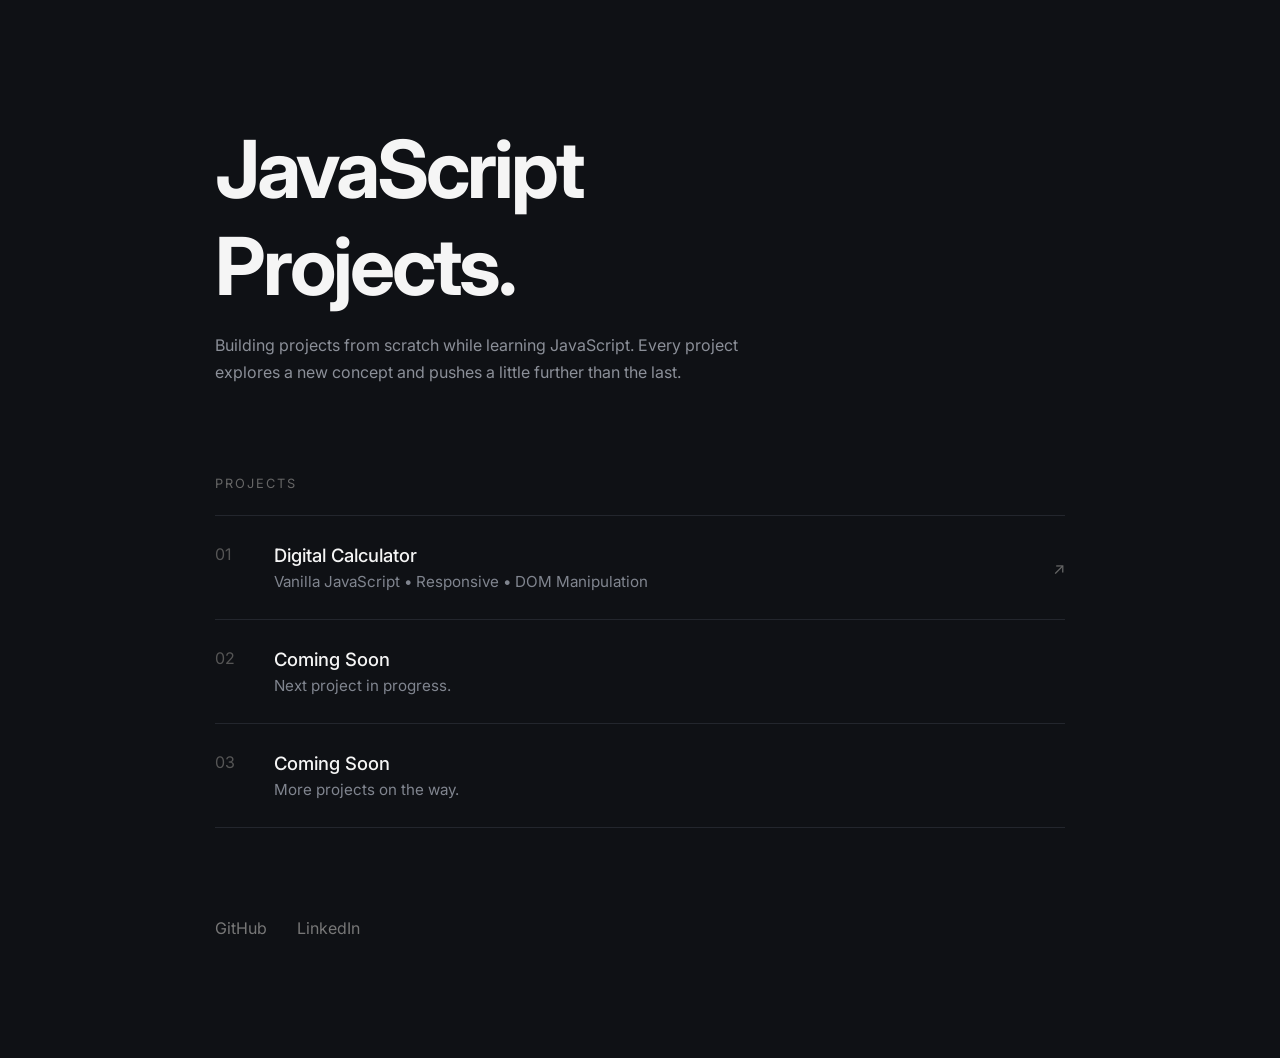
==== index.html @ 35b9442b "Add initial HTML structure and styling for JavaScript Projects; include Digital Calculator project l" ====
<!doctype html>
<html lang="en">
  <head>
    <meta charset="UTF-8" />
    <meta name="viewport" content="width=device-width, initial-scale=1.0" />
    <title>JavaScript Projects</title>

    <link rel="preconnect" href="https://fonts.googleapis.com" />
    <link rel="preconnect" href="https://fonts.gstatic.com" crossorigin />
    <link
      href="https://fonts.googleapis.com/css2?family=Inter:wght@300;400;500;600;700&display=swap"
      rel="stylesheet"
    />

    <style>
      * {
        margin: 0;
        padding: 0;
        box-sizing: border-box;
      }

      body {
        font-family: Inter, sans-serif;
        background: #0f1115;
        color: #f5f5f5;
        min-height: 100vh;
      }

      .container {
        width: min(850px, 90%);
        margin: auto;
        padding: 120px 0;
      }

      h1 {
        font-size: clamp(3rem, 8vw, 5rem);
        font-weight: 700;
        letter-spacing: -3px;
        margin-bottom: 18px;
      }

      .subtitle {
        max-width: 540px;
        color: #8b8f98;
        line-height: 1.7;
        margin-bottom: 90px;
      }

      .label {
        color: #666;
        font-size: 0.8rem;
        text-transform: uppercase;
        letter-spacing: 2px;
        margin-bottom: 24px;
      }

      .projects {
        border-top: 1px solid #23262d;
      }

      .project {
        display: flex;
        justify-content: space-between;
        align-items: center;
        padding: 28px 0;
        border-bottom: 1px solid #23262d;
        text-decoration: none;
        color: inherit;
        transition: 0.25s;
      }

      .project:hover {
        padding-left: 14px;
      }

      .left {
        display: flex;
        gap: 24px;
      }

      .number {
        color: #555;
        width: 35px;
      }

      .name {
        font-size: 1.15rem;
        font-weight: 500;
      }

      .desc {
        color: #80858f;
        font-size: 0.95rem;
        margin-top: 6px;
      }

      .arrow {
        color: #666;
        transition: 0.25s;
      }

      .project:hover .arrow {
        transform: translateX(6px);
        color: #fff;
      }

      footer {
        margin-top: 90px;
        display: flex;
        gap: 30px;
      }

      footer a {
        color: #777;
        text-decoration: none;
        transition: 0.2s;
      }

      footer a:hover {
        color: white;
      }

      @media (max-width: 650px) {
        .project {
          align-items: flex-start;
        }

        .arrow {
          display: none;
        }
      }
    </style>
  </head>

  <body>
    <div class="container">
      <h1>JavaScript<br />Projects.</h1>

      <p class="subtitle">
        Building projects from scratch while learning JavaScript. Every project
        explores a new concept and pushes a little further than the last.
      </p>

      <div class="label">Projects</div>

      <div class="projects">
        <a class="project" href="./Project-1, Digital Calculator/index.html">
          <div class="left">
            <div class="number">01</div>

            <div>
              <div class="name">Digital Calculator</div>
              <div class="desc">
                Vanilla JavaScript • Responsive • DOM Manipulation
              </div>
            </div>
          </div>

          <div class="arrow">↗</div>
        </a>

        <div class="project">
          <div class="left">
            <div class="number">02</div>

            <div>
              <div class="name">Coming Soon</div>
              <div class="desc">Next project in progress.</div>
            </div>
          </div>
        </div>

        <div class="project">
          <div class="left">
            <div class="number">03</div>

            <div>
              <div class="name">Coming Soon</div>
              <div class="desc">More projects on the way.</div>
            </div>
          </div>
        </div>
      </div>

      <footer>
        <a href="https://github.com/akshatgoswami-dev">GitHub</a>
        <a
          href="https://www.linkedin.com/in/akshat-goswami-5113593b6/?lipi=urn%3Ali%3Apage%3Ad_flagship3_feed%3B7B9nheoDT4y1Ng%2Bklk0uvw%3D%3D"
          >LinkedIn</a
        >
      </footer>
    </div>
  </body>
</html>
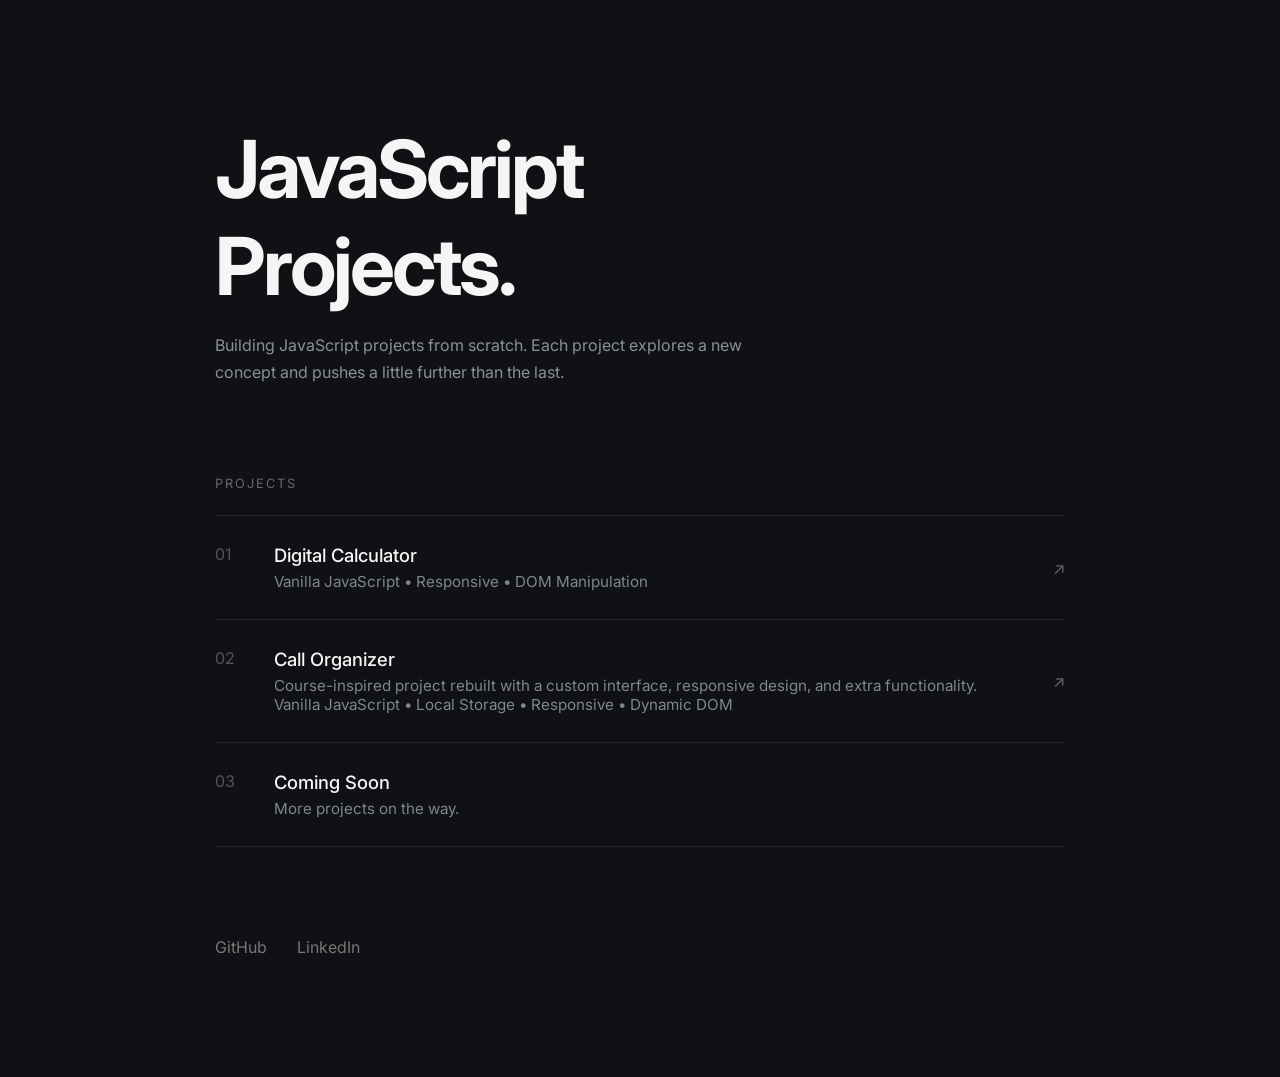
==== commit 410f3425: "Add Profile Card UI with HTML, CSS, and JavaScript functionality. new project done!" ====
--- a/index.html
+++ b/index.html
@@ -137,8 +137,7 @@
       <h1>JavaScript<br />Projects.</h1>
 
       <p class="subtitle">
-        Building projects from scratch while learning JavaScript. Every project
-        explores a new concept and pushes a little further than the last.
+        Building JavaScript projects from scratch. Each project explores a new concept and pushes a little further than the last.
       </p>
 
       <div class="label">Projects</div>
@@ -159,16 +158,21 @@
           <div class="arrow">↗</div>
         </a>
 
-        <div class="project">
+        <a class="project" href="./call app/index.html">
           <div class="left">
             <div class="number">02</div>
 
             <div>
-              <div class="name">Coming Soon</div>
-              <div class="desc">Next project in progress.</div>
+              <div class="name">Call Organizer</div>
+              <div class="desc">
+               Course-inspired project rebuilt with a custom interface, responsive design, and extra functionality.
+                <br />
+                Vanilla JavaScript • Local Storage • Responsive • Dynamic DOM
+              </div>
             </div>
           </div>
-        </div>
+          <div class="arrow">↗</div>
+        </a>
 
         <div class="project">
           <div class="left">
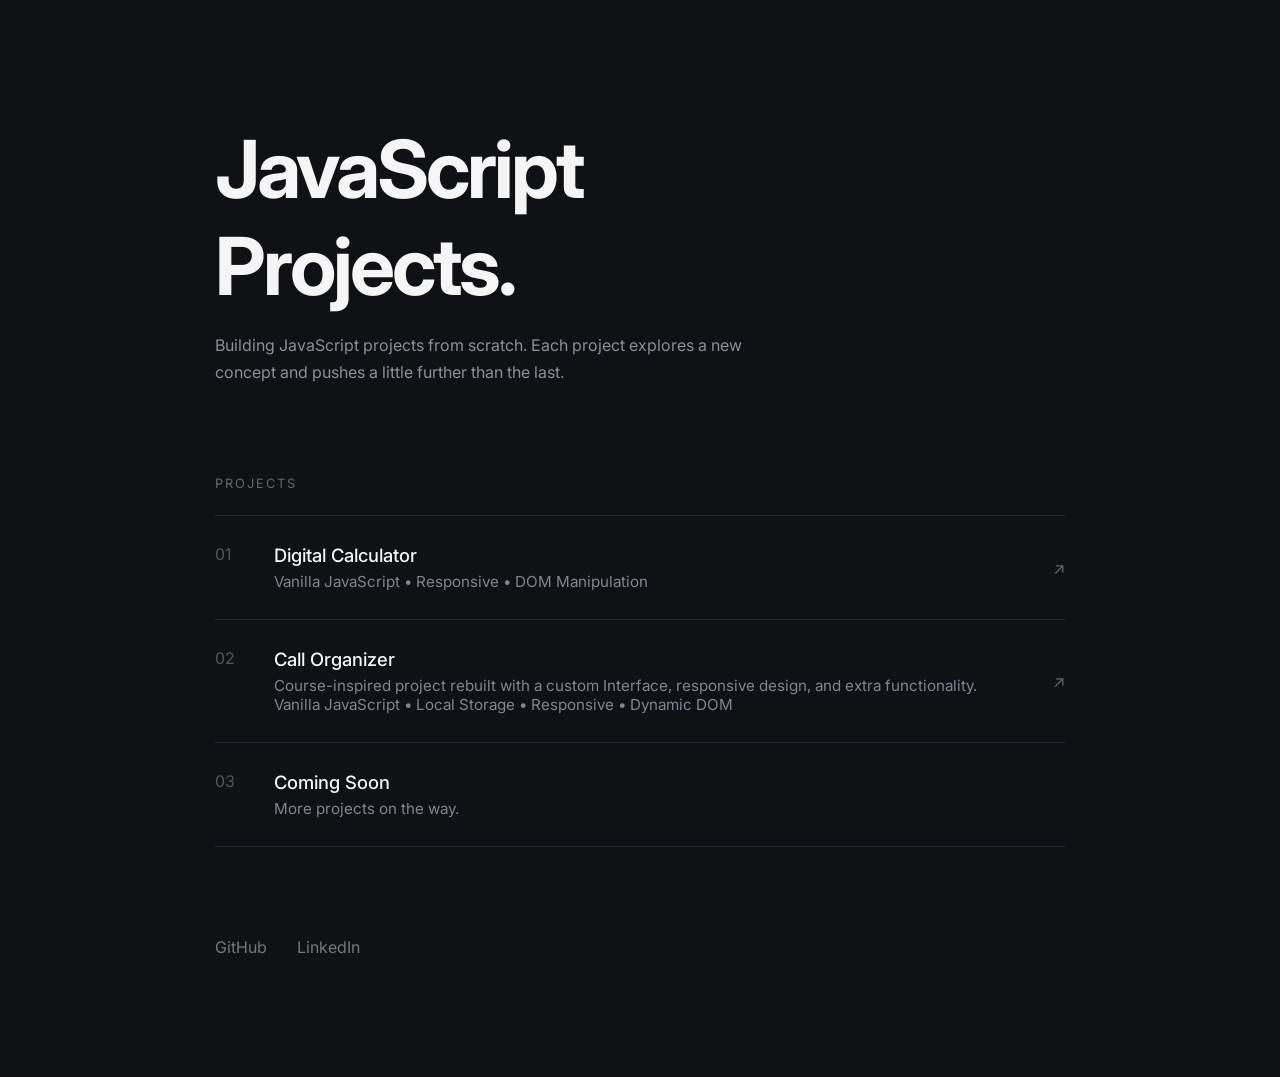
==== commit ffdb0e5a: "Fix typo in project description for Call Organizer" ====
--- a/index.html
+++ b/index.html
@@ -165,7 +165,7 @@
             <div>
               <div class="name">Call Organizer</div>
               <div class="desc">
-               Course-inspired project rebuilt with a custom interface, responsive design, and extra functionality.
+               Course-inspired project rebuilt with a custom Interface, responsive design, and extra functionality.
                 <br />
                 Vanilla JavaScript • Local Storage • Responsive • Dynamic DOM
               </div>
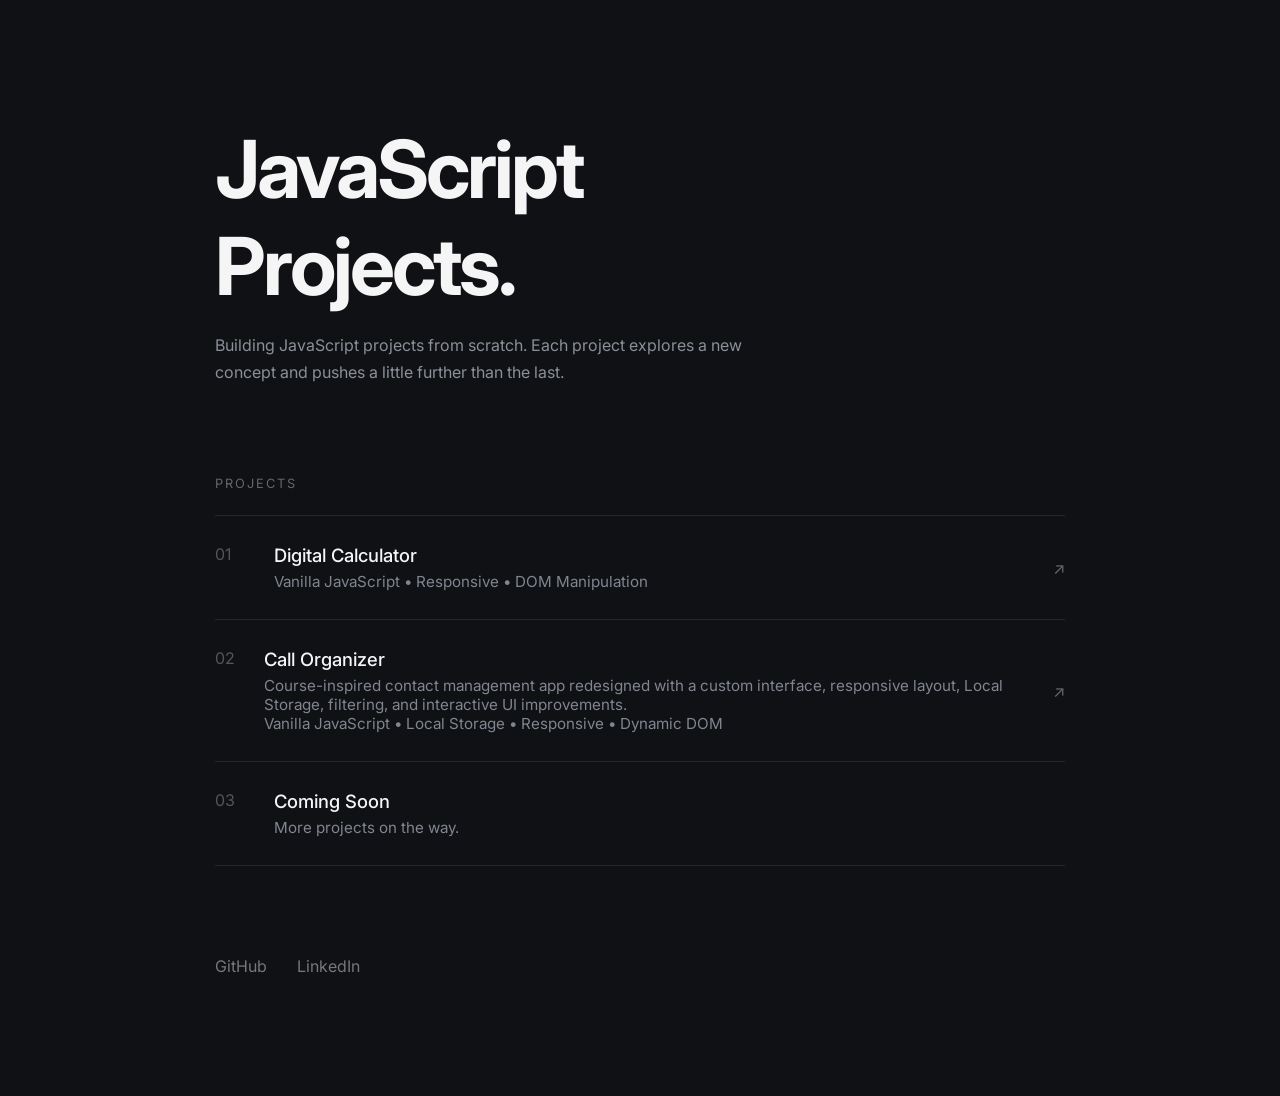
==== commit 20926c68: "Add README for Call Organizer project and update index.html description" ====
--- a/index.html
+++ b/index.html
@@ -137,7 +137,8 @@
       <h1>JavaScript<br />Projects.</h1>
 
       <p class="subtitle">
-        Building JavaScript projects from scratch. Each project explores a new concept and pushes a little further than the last.
+        Building JavaScript projects from scratch. Each project explores a new
+        concept and pushes a little further than the last.
       </p>
 
       <div class="label">Projects</div>
@@ -165,7 +166,9 @@
             <div>
               <div class="name">Call Organizer</div>
               <div class="desc">
-               Course-inspired project rebuilt with a custom Interface, responsive design, and extra functionality.
+                Course-inspired contact management app redesigned with a custom
+                interface, responsive layout, Local Storage, filtering, and
+                interactive UI improvements.
                 <br />
                 Vanilla JavaScript • Local Storage • Responsive • Dynamic DOM
               </div>
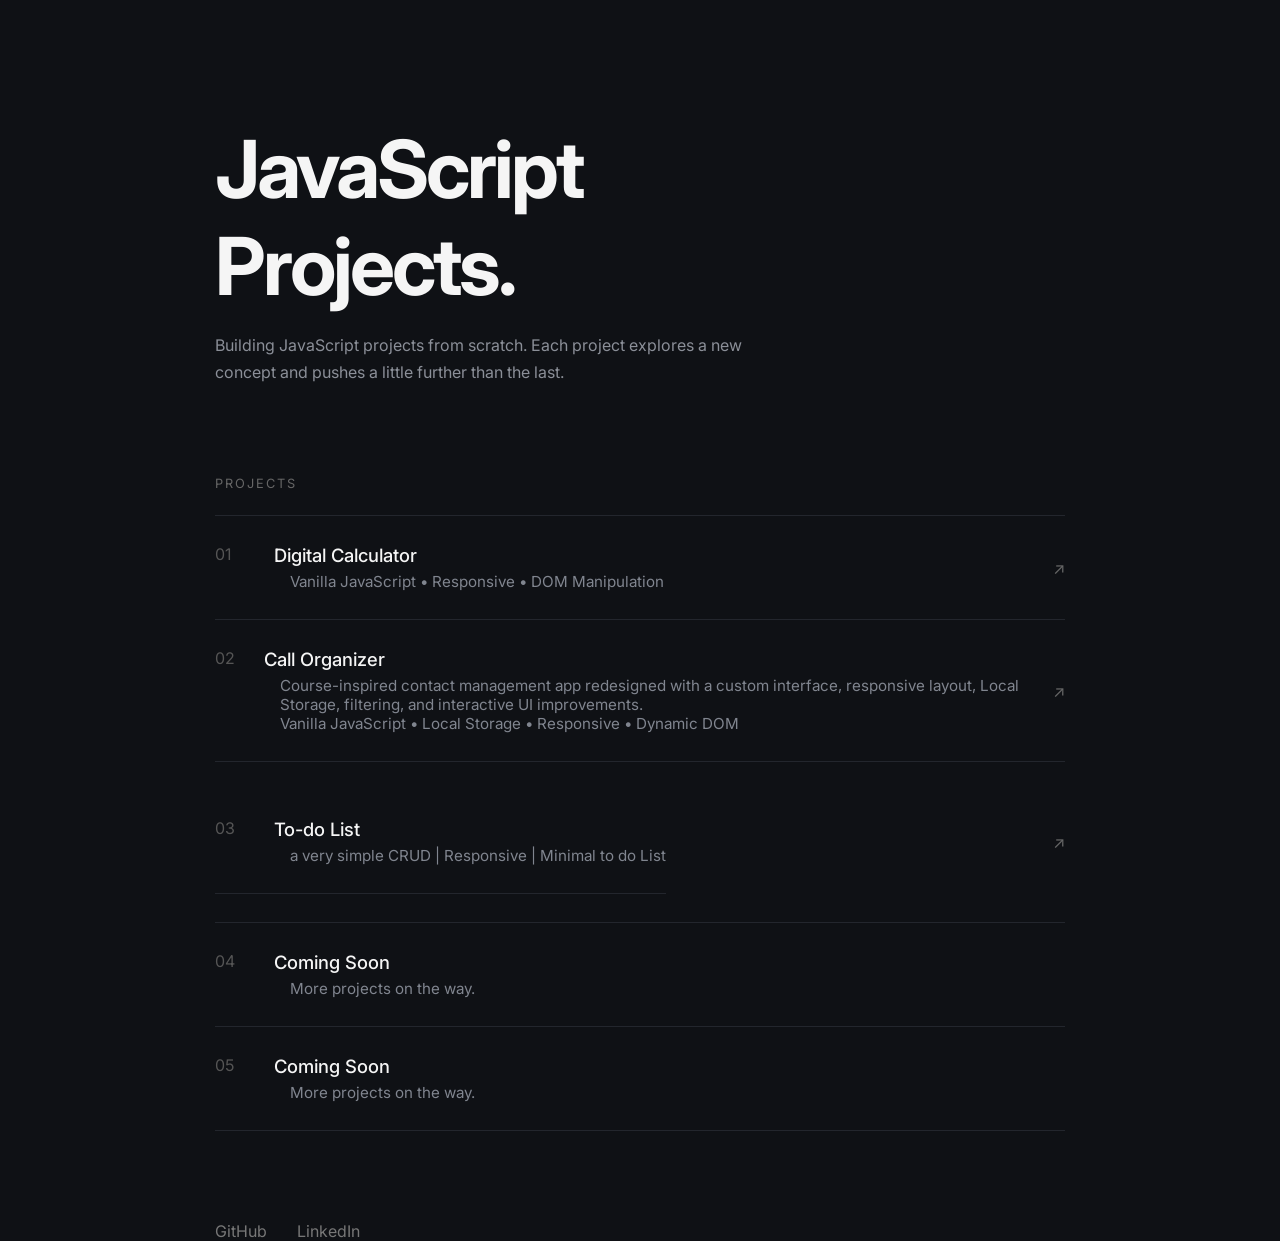
==== commit a74ecf87: "Add To-do List feature with task management functionality added Enter key enabled task creation" ====
--- a/index.html
+++ b/index.html
@@ -29,7 +29,7 @@
       .container {
         width: min(850px, 90%);
         margin: auto;
-        padding: 120px 0;
+        padding: 120px 0 0 0;
       }
 
       h1 {
@@ -92,6 +92,8 @@
         color: #80858f;
         font-size: 0.95rem;
         margin-top: 6px;
+        padding: 0 0 0 1rem;
+        width: 100%;
       }
 
       .arrow {
@@ -144,6 +146,7 @@
       <div class="label">Projects</div>
 
       <div class="projects">
+        <!-- here are the projects -->
         <a class="project" href="./Project-1, Digital Calculator/index.html">
           <div class="left">
             <div class="number">01</div>
@@ -158,8 +161,9 @@
 
           <div class="arrow">↗</div>
         </a>
-
-        <a class="project" href="./call app/index.html">
+        <!-- project 1 -->
+
+        <a class="project" href="./call-organizer/index.html">
           <div class="left">
             <div class="number">02</div>
 
@@ -176,10 +180,37 @@
           </div>
           <div class="arrow">↗</div>
         </a>
-
+        <!-- project 2 -->
+
+        <a class="project" href="./to-do list/index.html">
+          <div class="project">
+            <div class="left">
+              <div class="number">03</div>
+
+              <div>
+                <div class="name">To-do List</div>
+                <div class="desc">
+                  a very simple CRUD | Responsive | Minimal to do List
+                </div>
+              </div>
+            </div>
+          </div>
+          <div class="arrow">↗</div>
+        </a>
         <div class="project">
           <div class="left">
-            <div class="number">03</div>
+            <div class="number">04</div>
+
+            <div>
+              <div class="name">Coming Soon</div>
+              <div class="desc">More projects on the way.</div>
+            </div>
+          </div>
+        </div>
+
+        <div class="project">
+          <div class="left">
+            <div class="number">05</div>
 
             <div>
               <div class="name">Coming Soon</div>
